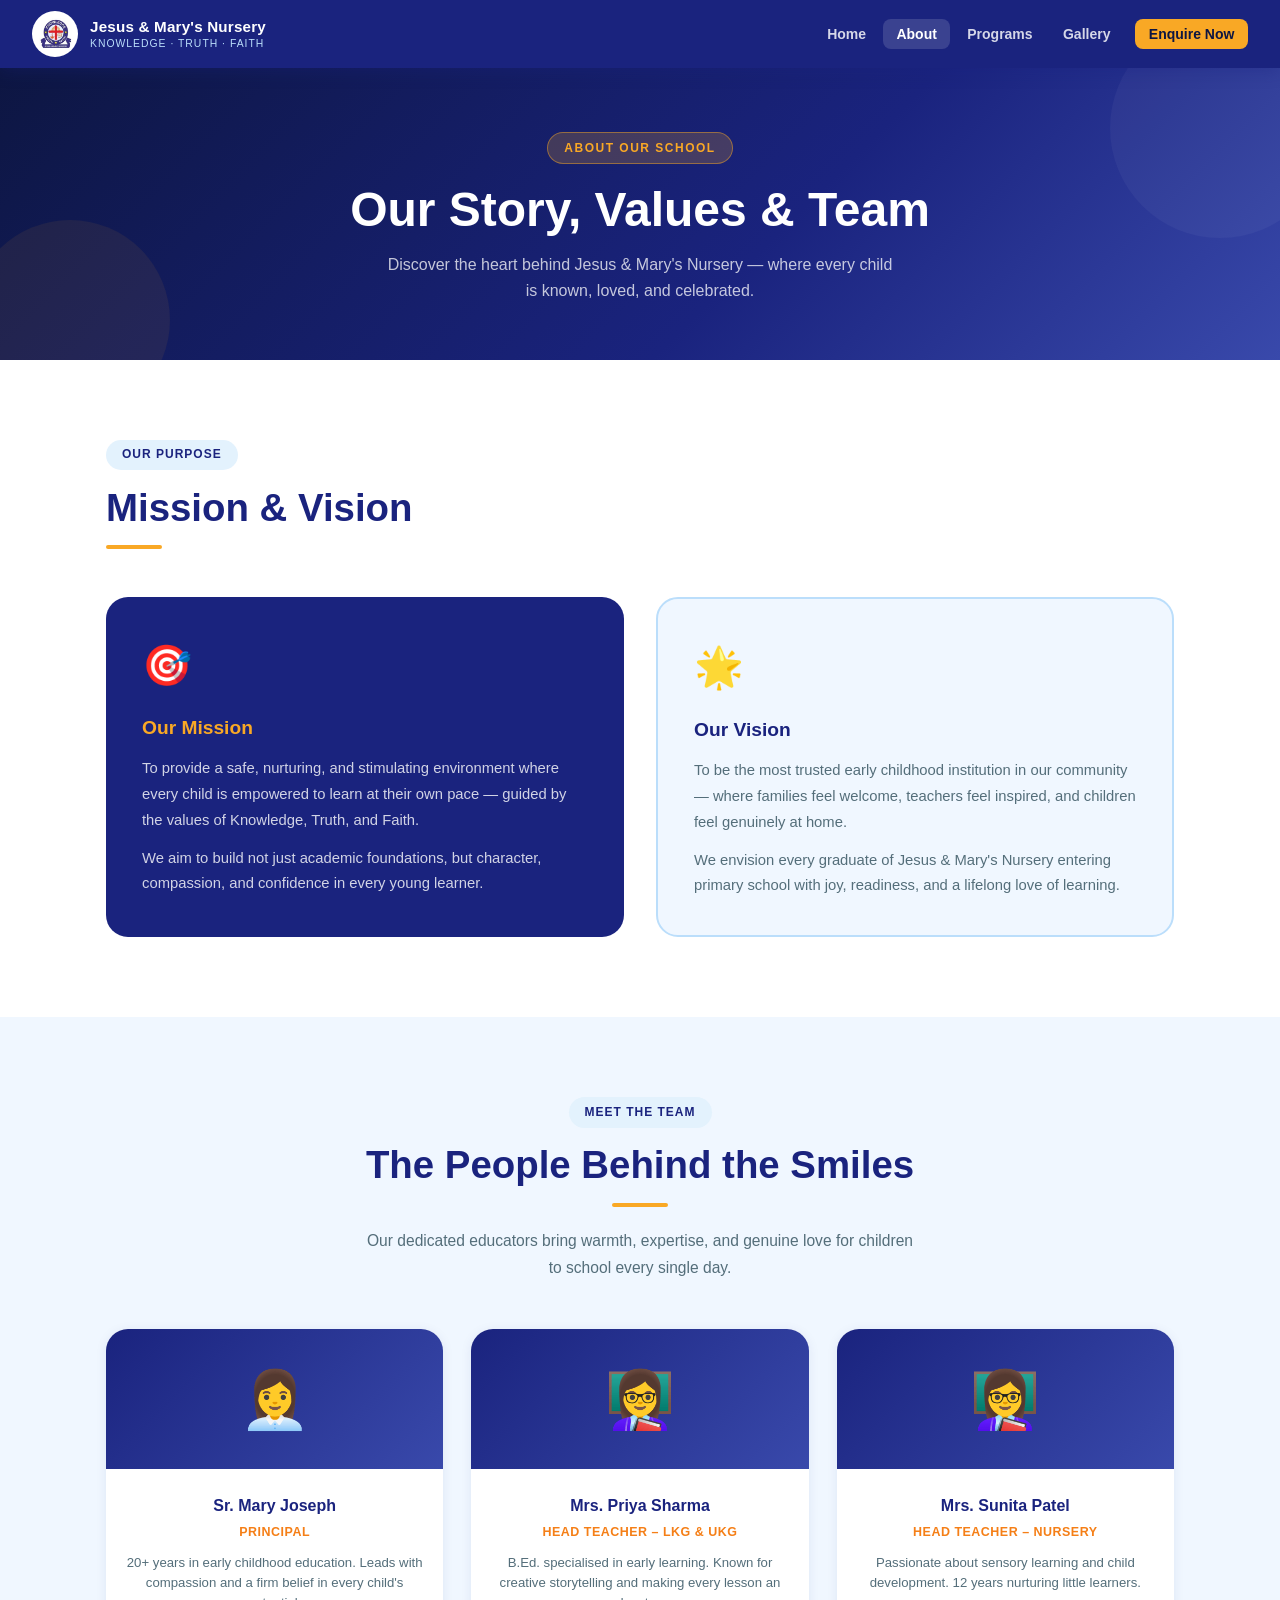
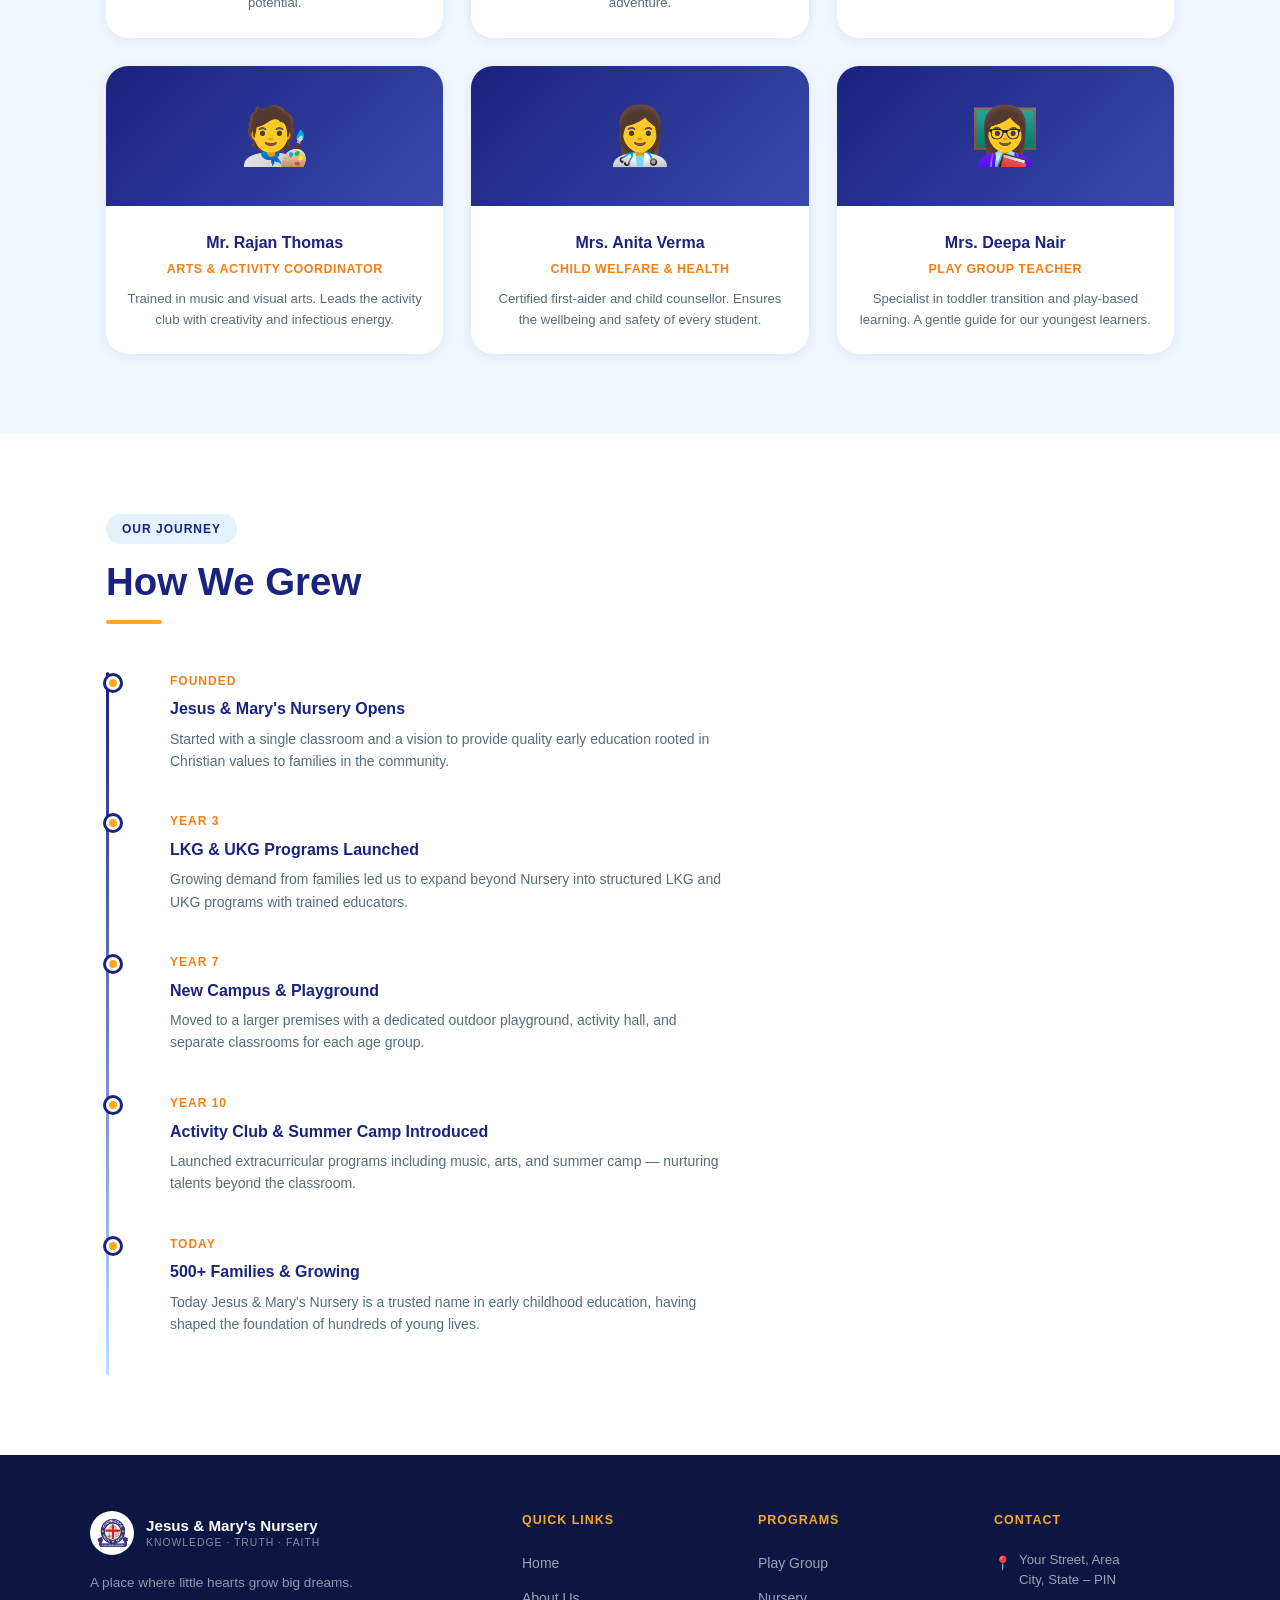
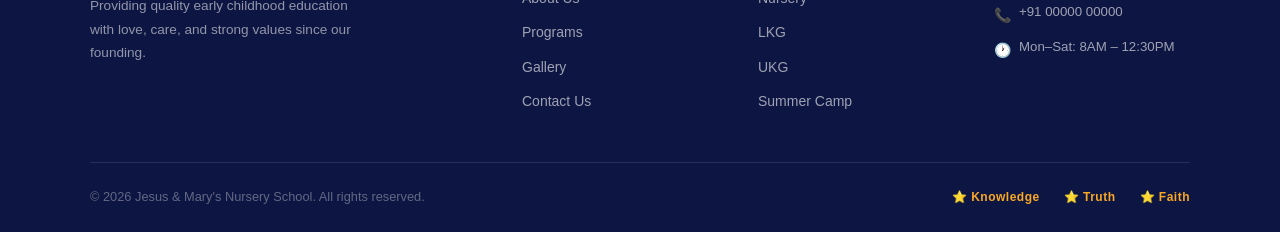
==== about.html @ dbb3da87 "Initial Commit of Jesus and Mary's Nursery School MHOW" ====
<!DOCTYPE html>
<html lang="en">
<head>
  <meta charset="UTF-8">
  <meta name="viewport" content="width=device-width, initial-scale=1.0">
  <title>About Us | Jesus & Mary's Nursery School</title>
  <meta name="description" content="Learn about Jesus & Mary's Nursery School — our mission, vision, team, and history.">
  <link rel="stylesheet" href="css/style.css">
  <link rel="stylesheet" href="css/about.css">
</head>
<body data-page="about">

  <nav id="navbar"></nav>

  <!-- ── PAGE HERO ── -->
  <div class="page-hero">
    <div class="page-hero-tag">About Our School</div>
    <h1>Our Story, Values & Team</h1>
    <p>Discover the heart behind Jesus & Mary's Nursery — where every child is known, loved, and celebrated.</p>
  </div>

  <!-- ── MISSION & VISION ── -->
  <section class="mission-section">
    <div class="container">
      <div class="section-tag">Our Purpose</div>
      <h2 class="section-title">Mission & Vision</h2>
      <div class="divider"></div>
      <div class="mv-grid">
        <div class="mv-card mission fade-in">
          <div class="mv-card-icon">🎯</div>
          <h3>Our Mission</h3>
          <p>To provide a safe, nurturing, and stimulating environment where every child is empowered to learn at their own pace — guided by the values of Knowledge, Truth, and Faith.</p>
          <p style="margin-top:0.75rem;">We aim to build not just academic foundations, but character, compassion, and confidence in every young learner.</p>
        </div>
        <div class="mv-card vision fade-in delay-1">
          <div class="mv-card-icon">🌟</div>
          <h3>Our Vision</h3>
          <p>To be the most trusted early childhood institution in our community — where families feel welcome, teachers feel inspired, and children feel genuinely at home.</p>
          <p style="margin-top:0.75rem;color:var(--text-muted);">We envision every graduate of Jesus & Mary's Nursery entering primary school with joy, readiness, and a lifelong love of learning.</p>
        </div>
      </div>
    </div>
  </section>

  <!-- ── TEAM ── -->
  <section class="team-section">
    <div class="container">
      <div class="text-center">
        <div class="section-tag">Meet the Team</div>
        <h2 class="section-title">The People Behind the Smiles</h2>
        <div class="divider center"></div>
        <p class="section-sub">Our dedicated educators bring warmth, expertise, and genuine love for children to school every single day.</p>
      </div>
      <div class="team-grid">
        <div class="team-card fade-in">
          <div class="team-avatar">👩‍💼</div>
          <div class="team-info">
            <h4>Sr. Mary Joseph</h4>
            <div class="role">Principal</div>
            <p>20+ years in early childhood education. Leads with compassion and a firm belief in every child's potential.</p>
          </div>
        </div>
        <div class="team-card fade-in delay-1">
          <div class="team-avatar">👩‍🏫</div>
          <div class="team-info">
            <h4>Mrs. Priya Sharma</h4>
            <div class="role">Head Teacher – LKG & UKG</div>
            <p>B.Ed. specialised in early learning. Known for creative storytelling and making every lesson an adventure.</p>
          </div>
        </div>
        <div class="team-card fade-in delay-2">
          <div class="team-avatar">👩‍🏫</div>
          <div class="team-info">
            <h4>Mrs. Sunita Patel</h4>
            <div class="role">Head Teacher – Nursery</div>
            <p>Passionate about sensory learning and child development. 12 years nurturing little learners.</p>
          </div>
        </div>
        <div class="team-card fade-in">
          <div class="team-avatar">🧑‍🎨</div>
          <div class="team-info">
            <h4>Mr. Rajan Thomas</h4>
            <div class="role">Arts & Activity Coordinator</div>
            <p>Trained in music and visual arts. Leads the activity club with creativity and infectious energy.</p>
          </div>
        </div>
        <div class="team-card fade-in delay-1">
          <div class="team-avatar">👩‍⚕️</div>
          <div class="team-info">
            <h4>Mrs. Anita Verma</h4>
            <div class="role">Child Welfare & Health</div>
            <p>Certified first-aider and child counsellor. Ensures the wellbeing and safety of every student.</p>
          </div>
        </div>
        <div class="team-card fade-in delay-2">
          <div class="team-avatar">👩‍🏫</div>
          <div class="team-info">
            <h4>Mrs. Deepa Nair</h4>
            <div class="role">Play Group Teacher</div>
            <p>Specialist in toddler transition and play-based learning. A gentle guide for our youngest learners.</p>
          </div>
        </div>
      </div>
    </div>
  </section>

  <!-- ── HISTORY TIMELINE ── -->
  <section class="history-section">
    <div class="container">
      <div class="section-tag">Our Journey</div>
      <h2 class="section-title">How We Grew</h2>
      <div class="divider"></div>
      <div class="timeline">
        <div class="timeline-item fade-in">
          <div class="timeline-year">Founded</div>
          <h4>Jesus & Mary's Nursery Opens</h4>
          <p>Started with a single classroom and a vision to provide quality early education rooted in Christian values to families in the community.</p>
        </div>
        <div class="timeline-item fade-in delay-1">
          <div class="timeline-year">Year 3</div>
          <h4>LKG & UKG Programs Launched</h4>
          <p>Growing demand from families led us to expand beyond Nursery into structured LKG and UKG programs with trained educators.</p>
        </div>
        <div class="timeline-item fade-in delay-2">
          <div class="timeline-year">Year 7</div>
          <h4>New Campus & Playground</h4>
          <p>Moved to a larger premises with a dedicated outdoor playground, activity hall, and separate classrooms for each age group.</p>
        </div>
        <div class="timeline-item fade-in">
          <div class="timeline-year">Year 10</div>
          <h4>Activity Club & Summer Camp Introduced</h4>
          <p>Launched extracurricular programs including music, arts, and summer camp — nurturing talents beyond the classroom.</p>
        </div>
        <div class="timeline-item fade-in delay-1">
          <div class="timeline-year">Today</div>
          <h4>500+ Families & Growing</h4>
          <p>Today Jesus & Mary's Nursery is a trusted name in early childhood education, having shaped the foundation of hundreds of young lives.</p>
        </div>
      </div>
    </div>
  </section>

  <footer id="footer"></footer>
  <script src="js/main.js"></script>
</body>
</html>
---- css/style.css ----
/* ═══════════════════════════════════════════════
   style.css — Shared styles for all pages
   Jesus & Mary's Nursery School
═══════════════════════════════════════════════ */

/* ── CSS VARIABLES ── */
:root {
  --primary:        #1A237E;
  --primary-light:  #3949AB;
  --primary-dark:   #0D1642;
  --sky:            #E3F2FD;
  --sky-mid:        #BBDEFB;
  --gold:           #F9A825;
  --gold-dark:      #F57F17;
  --red:            #C62828;
  --white:          #FFFFFF;
  --bg:             #F0F7FF;
  --text:           #1A237E;
  --text-muted:     #546E7A;
  --text-dark:      #1C2833;
  --border:         #BBDEFB;
  --shadow-sm:      0 2px 12px rgba(26,35,126,0.08);
  --shadow-md:      0 6px 24px rgba(26,35,126,0.12);
  --shadow-lg:      0 12px 40px rgba(26,35,126,0.16);
  --radius-sm:      8px;
  --radius-md:      14px;
  --radius-lg:      22px;
  --transition:     all 0.25s ease;
}

/* ── RESET ── */
*, *::before, *::after { margin: 0; padding: 0; box-sizing: border-box; }
html { scroll-behavior: smooth; }
body {
  font-family: 'Nunito', sans-serif;
  background: var(--white);
  color: var(--text-dark);
  overflow-x: hidden;
  line-height: 1.6;
}
img { max-width: 100%; display: block; }
a { text-decoration: none; }
ul { list-style: none; }

/* ── GOOGLE FONTS ── */
@import url('https://fonts.googleapis.com/css2?family=Nunito:wght@400;600;700;800&family=Poppins:wght@500;600;700&display=swap');

/* ══════════════════════════════════════════════
   NAVBAR
══════════════════════════════════════════════ */
#navbar {
  background: var(--primary);
  padding: 0 2rem;
  position: sticky;
  top: 0;
  z-index: 1000;
  box-shadow: 0 2px 16px rgba(26,35,126,0.35);
  height: 68px;
  display: flex;
  align-items: center;
  justify-content: space-between;
}

.nav-brand {
  display: flex;
  align-items: center;
  gap: 12px;
  text-decoration: none;
}

.nav-logo {
  width: 46px; height: 46px;
  border-radius: 50%;
  background: white;
  padding: 3px;
  object-fit: contain;
  flex-shrink: 0;
}

.nav-logo-text {
  width: 46px; height: 46px;
  border-radius: 50%;
  background: white;
  display: flex; align-items: center; justify-content: center;
  font-size: 9px; font-weight: 800;
  color: var(--primary);
  text-align: center; line-height: 1.2;
  padding: 4px; flex-shrink: 0;
}

.nav-school-name {
  color: white;
  font-size: 0.95rem;
  font-weight: 800;
  line-height: 1.2;
  letter-spacing: 0.2px;
}

.nav-school-name span {
  display: block;
  font-size: 0.65rem;
  font-weight: 500;
  color: var(--sky-mid);
  letter-spacing: 1px;
  text-transform: uppercase;
  margin-top: 2px;
}

.nav-links {
  display: flex;
  align-items: center;
  gap: 0.2rem;
}

.nav-links a {
  color: rgba(255,255,255,0.82);
  font-weight: 600;
  font-size: 0.875rem;
  padding: 0.45rem 0.85rem;
  border-radius: var(--radius-sm);
  transition: var(--transition);
}

.nav-links a:hover,
.nav-links a.active {
  background: rgba(255,255,255,0.14);
  color: white;
}

.nav-links a.nav-cta {
  background: var(--gold);
  color: var(--primary-dark) !important;
  font-weight: 800;
  margin-left: 0.5rem;
}

.nav-links a.nav-cta:hover { background: var(--gold-dark); }

.hamburger {
  display: none;
  flex-direction: column;
  gap: 5px;
  cursor: pointer;
  padding: 4px;
}

.hamburger span {
  display: block;
  width: 24px; height: 2px;
  background: white;
  border-radius: 2px;
  transition: var(--transition);
}

/* ── Mobile Nav ── */
.mobile-menu {
  display: none;
  position: absolute;
  top: 68px; left: 0; right: 0;
  background: var(--primary-dark);
  padding: 1rem;
  flex-direction: column;
  gap: 0.25rem;
  z-index: 999;
  box-shadow: var(--shadow-md);
}

.mobile-menu.open { display: flex; }

.mobile-menu a {
  color: rgba(255,255,255,0.85);
  font-weight: 600;
  font-size: 0.95rem;
  padding: 0.7rem 1rem;
  border-radius: var(--radius-sm);
  transition: var(--transition);
}

.mobile-menu a:hover { background: rgba(255,255,255,0.1); color: white; }
.mobile-menu a.nav-cta {
  background: var(--gold);
  color: var(--primary-dark);
  font-weight: 800;
  text-align: center;
  margin-top: 0.5rem;
}

/* ══════════════════════════════════════════════
   PAGE HERO BANNER (for inner pages)
══════════════════════════════════════════════ */
.page-hero {
  background: linear-gradient(135deg, var(--primary-dark) 0%, var(--primary) 60%, var(--primary-light) 100%);
  padding: 4rem 2rem 3.5rem;
  text-align: center;
  position: relative;
  overflow: hidden;
}

.page-hero::before {
  content: '';
  position: absolute;
  top: -50px; right: -50px;
  width: 220px; height: 220px;
  border-radius: 50%;
  background: rgba(255,255,255,0.04);
}

.page-hero::after {
  content: '';
  position: absolute;
  bottom: -60px; left: -30px;
  width: 200px; height: 200px;
  border-radius: 50%;
  background: rgba(249,168,37,0.07);
}

.page-hero-tag {
  display: inline-block;
  background: rgba(249,168,37,0.2);
  border: 1px solid rgba(249,168,37,0.45);
  color: var(--gold);
  padding: 0.35rem 1rem;
  border-radius: 50px;
  font-size: 0.75rem;
  font-weight: 700;
  letter-spacing: 1.5px;
  text-transform: uppercase;
  margin-bottom: 1rem;
  position: relative; z-index: 1;
}

.page-hero h1 {
  font-family: 'Poppins', sans-serif;
  font-size: clamp(1.8rem, 4vw, 3rem);
  font-weight: 700;
  color: white;
  line-height: 1.25;
  margin-bottom: 0.75rem;
  position: relative; z-index: 1;
}

.page-hero p {
  color: rgba(255,255,255,0.75);
  font-size: 1rem;
  max-width: 520px;
  margin: 0 auto;
  position: relative; z-index: 1;
}

/* ══════════════════════════════════════════════
   FOOTER
══════════════════════════════════════════════ */
#footer {
  background: var(--primary-dark);
  color: white;
  padding: 3.5rem 2rem 1.5rem;
}

.footer-inner {
  max-width: 1100px;
  margin: 0 auto;
}

.footer-grid {
  display: grid;
  grid-template-columns: 2fr 1fr 1fr 1fr;
  gap: 2.5rem;
  padding-bottom: 2.5rem;
  border-bottom: 1px solid rgba(255,255,255,0.1);
}

.footer-brand-logo {
  display: flex;
  align-items: center;
  gap: 12px;
  margin-bottom: 1rem;
}

.footer-logo-circle {
  width: 44px; height: 44px;
  border-radius: 50%;
  background: white;
  display: flex; align-items: center; justify-content: center;
  font-size: 9px; font-weight: 800;
  color: var(--primary);
  text-align: center; line-height: 1.2;
  padding: 3px; flex-shrink: 0;
}

.footer-brand-name {
  font-weight: 800;
  font-size: 0.95rem;
  line-height: 1.2;
}

.footer-brand-name span {
  display: block;
  font-size: 0.65rem;
  font-weight: 500;
  color: rgba(255,255,255,0.5);
  letter-spacing: 1px;
  text-transform: uppercase;
  margin-top: 2px;
}

.footer-brand p {
  color: rgba(255,255,255,0.55);
  font-size: 0.85rem;
  line-height: 1.7;
  max-width: 280px;
}

.footer-col h4 {
  font-size: 0.78rem;
  font-weight: 700;
  letter-spacing: 1px;
  text-transform: uppercase;
  color: var(--gold);
  margin-bottom: 1.2rem;
}

.footer-col ul li { margin-bottom: 0.55rem; }

.footer-col ul li a {
  color: rgba(255,255,255,0.6);
  font-size: 0.875rem;
  transition: var(--transition);
}

.footer-col ul li a:hover { color: white; }

.footer-contact-item {
  display: flex;
  gap: 8px;
  align-items: flex-start;
  margin-bottom: 0.7rem;
}

.footer-contact-item .fc-icon {
  font-size: 14px;
  margin-top: 2px;
  flex-shrink: 0;
}

.footer-contact-item p {
  color: rgba(255,255,255,0.6);
  font-size: 0.83rem;
  line-height: 1.5;
}

.footer-bottom {
  display: flex;
  justify-content: space-between;
  align-items: center;
  flex-wrap: wrap;
  gap: 0.5rem;
  margin-top: 1.5rem;
}

.footer-bottom p {
  color: rgba(255,255,255,0.35);
  font-size: 0.8rem;
}

.footer-motto {
  display: flex;
  gap: 1.5rem;
}

.footer-motto span {
  color: var(--gold);
  font-size: 0.75rem;
  font-weight: 700;
  letter-spacing: 0.5px;
}

/* ══════════════════════════════════════════════
   SHARED UTILITIES
══════════════════════════════════════════════ */
.container {
  max-width: 1100px;
  margin: 0 auto;
  padding: 0 1rem;
}

section { padding: 5rem 2rem; }

.section-tag {
  display: inline-block;
  background: var(--sky);
  color: var(--primary);
  padding: 0.35rem 1rem;
  border-radius: 50px;
  font-size: 0.75rem;
  font-weight: 700;
  letter-spacing: 1px;
  text-transform: uppercase;
  margin-bottom: 0.85rem;
}

.section-title {
  font-family: 'Poppins', sans-serif;
  font-size: clamp(1.6rem, 3vw, 2.4rem);
  font-weight: 700;
  color: var(--primary);
  line-height: 1.25;
  margin-bottom: 0.75rem;
}

.section-sub {
  color: var(--text-muted);
  font-size: 0.975rem;
  line-height: 1.75;
  max-width: 560px;
}

.divider {
  width: 56px; height: 4px;
  background: var(--gold);
  border-radius: 2px;
  margin: 0.85rem 0 1.25rem;
}

.divider.center { margin-left: auto; margin-right: auto; }

.text-center { text-align: center; }
.text-center .section-sub { margin-left: auto; margin-right: auto; }

/* ── BUTTONS ── */
.btn {
  display: inline-block;
  padding: 0.8rem 2rem;
  border-radius: 50px;
  font-weight: 700;
  font-size: 0.9rem;
  transition: var(--transition);
  cursor: pointer;
  border: none;
  font-family: 'Nunito', sans-serif;
}

.btn-primary {
  background: var(--gold);
  color: var(--primary-dark);
  box-shadow: 0 4px 16px rgba(249,168,37,0.35);
}

.btn-primary:hover {
  background: var(--gold-dark);
  transform: translateY(-2px);
  box-shadow: 0 8px 24px rgba(249,168,37,0.45);
}

.btn-outline {
  background: transparent;
  color: var(--primary);
  border: 2px solid var(--primary);
}

.btn-outline:hover { background: var(--primary); color: white; }

.btn-white {
  background: white;
  color: var(--primary);
}

.btn-white:hover { background: var(--sky); }

/* ── FADE-IN ANIMATION ── */
.fade-in {
  opacity: 0;
  transform: translateY(22px);
  transition: opacity 0.6s ease, transform 0.6s ease;
}

.fade-in.visible { opacity: 1; transform: translateY(0); }
.delay-1 { transition-delay: 0.1s; }
.delay-2 { transition-delay: 0.2s; }
.delay-3 { transition-delay: 0.3s; }
.delay-4 { transition-delay: 0.4s; }

/* ══════════════════════════════════════════════
   RESPONSIVE
══════════════════════════════════════════════ */
@media (max-width: 900px) {
  .footer-grid { grid-template-columns: 1fr 1fr; }
}

@media (max-width: 768px) {
  .nav-links { display: none; }
  .hamburger { display: flex; }
  section { padding: 3.5rem 1.25rem; }
  .footer-grid { grid-template-columns: 1fr 1fr; gap: 2rem; }
}

@media (max-width: 480px) {
  #navbar { padding: 0 1.25rem; }
  .footer-grid { grid-template-columns: 1fr; }
  .footer-bottom { flex-direction: column; text-align: center; }
}
---- css/about.css ----
/* ═══════════════════════════════════════════════
   about.css — About page styles
═══════════════════════════════════════════════ */

/* ── MISSION VISION ── */
.mission-section { background: white; }

.mv-grid {
  display: grid;
  grid-template-columns: 1fr 1fr;
  gap: 2rem;
  margin-top: 3rem;
}

.mv-card {
  border-radius: var(--radius-lg);
  padding: 2.25rem;
  position: relative;
  overflow: hidden;
}

.mv-card.mission { background: var(--primary); }
.mv-card.vision  { background: var(--bg); border: 2px solid var(--sky-mid); }

.mv-card-icon {
  font-size: 2.5rem;
  margin-bottom: 1rem;
}

.mv-card.mission h3 { color: var(--gold); font-family: 'Poppins', sans-serif; font-size: 1.2rem; font-weight: 700; margin-bottom: 0.75rem; }
.mv-card.mission p  { color: rgba(255,255,255,0.8); font-size: 0.925rem; line-height: 1.75; }

.mv-card.vision h3 { color: var(--primary); font-family: 'Poppins', sans-serif; font-size: 1.2rem; font-weight: 700; margin-bottom: 0.75rem; }
.mv-card.vision p  { color: var(--text-muted); font-size: 0.925rem; line-height: 1.75; }

/* ── TEAM ── */
.team-section { background: var(--bg); }

.team-grid {
  display: grid;
  grid-template-columns: repeat(3, 1fr);
  gap: 1.75rem;
  margin-top: 3rem;
}

.team-card {
  background: white;
  border-radius: var(--radius-lg);
  overflow: hidden;
  text-align: center;
  box-shadow: var(--shadow-sm);
  transition: var(--transition);
}

.team-card:hover {
  transform: translateY(-5px);
  box-shadow: var(--shadow-md);
}

.team-avatar {
  height: 140px;
  background: linear-gradient(135deg, var(--primary) 0%, var(--primary-light) 100%);
  display: flex; align-items: center; justify-content: center;
  font-size: 3.5rem;
}

.team-info { padding: 1.5rem 1.25rem; }
.team-info h4 { font-family: 'Poppins', sans-serif; color: var(--primary); font-size: 1rem; font-weight: 700; margin-bottom: 4px; }
.team-info .role { color: var(--gold-dark); font-size: 0.78rem; font-weight: 700; letter-spacing: 0.5px; text-transform: uppercase; margin-bottom: 0.6rem; }
.team-info p { color: var(--text-muted); font-size: 0.825rem; line-height: 1.55; }

/* ── HISTORY TIMELINE ── */
.history-section { background: white; }

.timeline {
  position: relative;
  margin-top: 3rem;
  padding-left: 2rem;
}

.timeline::before {
  content: '';
  position: absolute;
  left: 0; top: 0; bottom: 0;
  width: 3px;
  background: linear-gradient(to bottom, var(--primary), var(--sky-mid));
  border-radius: 2px;
}

.timeline-item {
  position: relative;
  padding: 0 0 2.5rem 2rem;
}

.timeline-item::before {
  content: '';
  position: absolute;
  left: -2rem;
  top: 4px;
  width: 14px; height: 14px;
  background: var(--gold);
  border-radius: 50%;
  border: 3px solid white;
  box-shadow: 0 0 0 3px var(--primary);
}

.timeline-year {
  font-size: 0.75rem;
  font-weight: 800;
  color: var(--gold-dark);
  letter-spacing: 1px;
  text-transform: uppercase;
  margin-bottom: 0.35rem;
}

.timeline-item h4 {
  font-family: 'Poppins', sans-serif;
  color: var(--primary);
  font-size: 1rem;
  font-weight: 700;
  margin-bottom: 0.35rem;
}

.timeline-item p { color: var(--text-muted); font-size: 0.875rem; line-height: 1.6; max-width: 560px; }

@media (max-width: 768px) {
  .mv-grid   { grid-template-columns: 1fr; }
  .team-grid { grid-template-columns: 1fr 1fr; }
}

@media (max-width: 480px) {
  .team-grid { grid-template-columns: 1fr; }
}
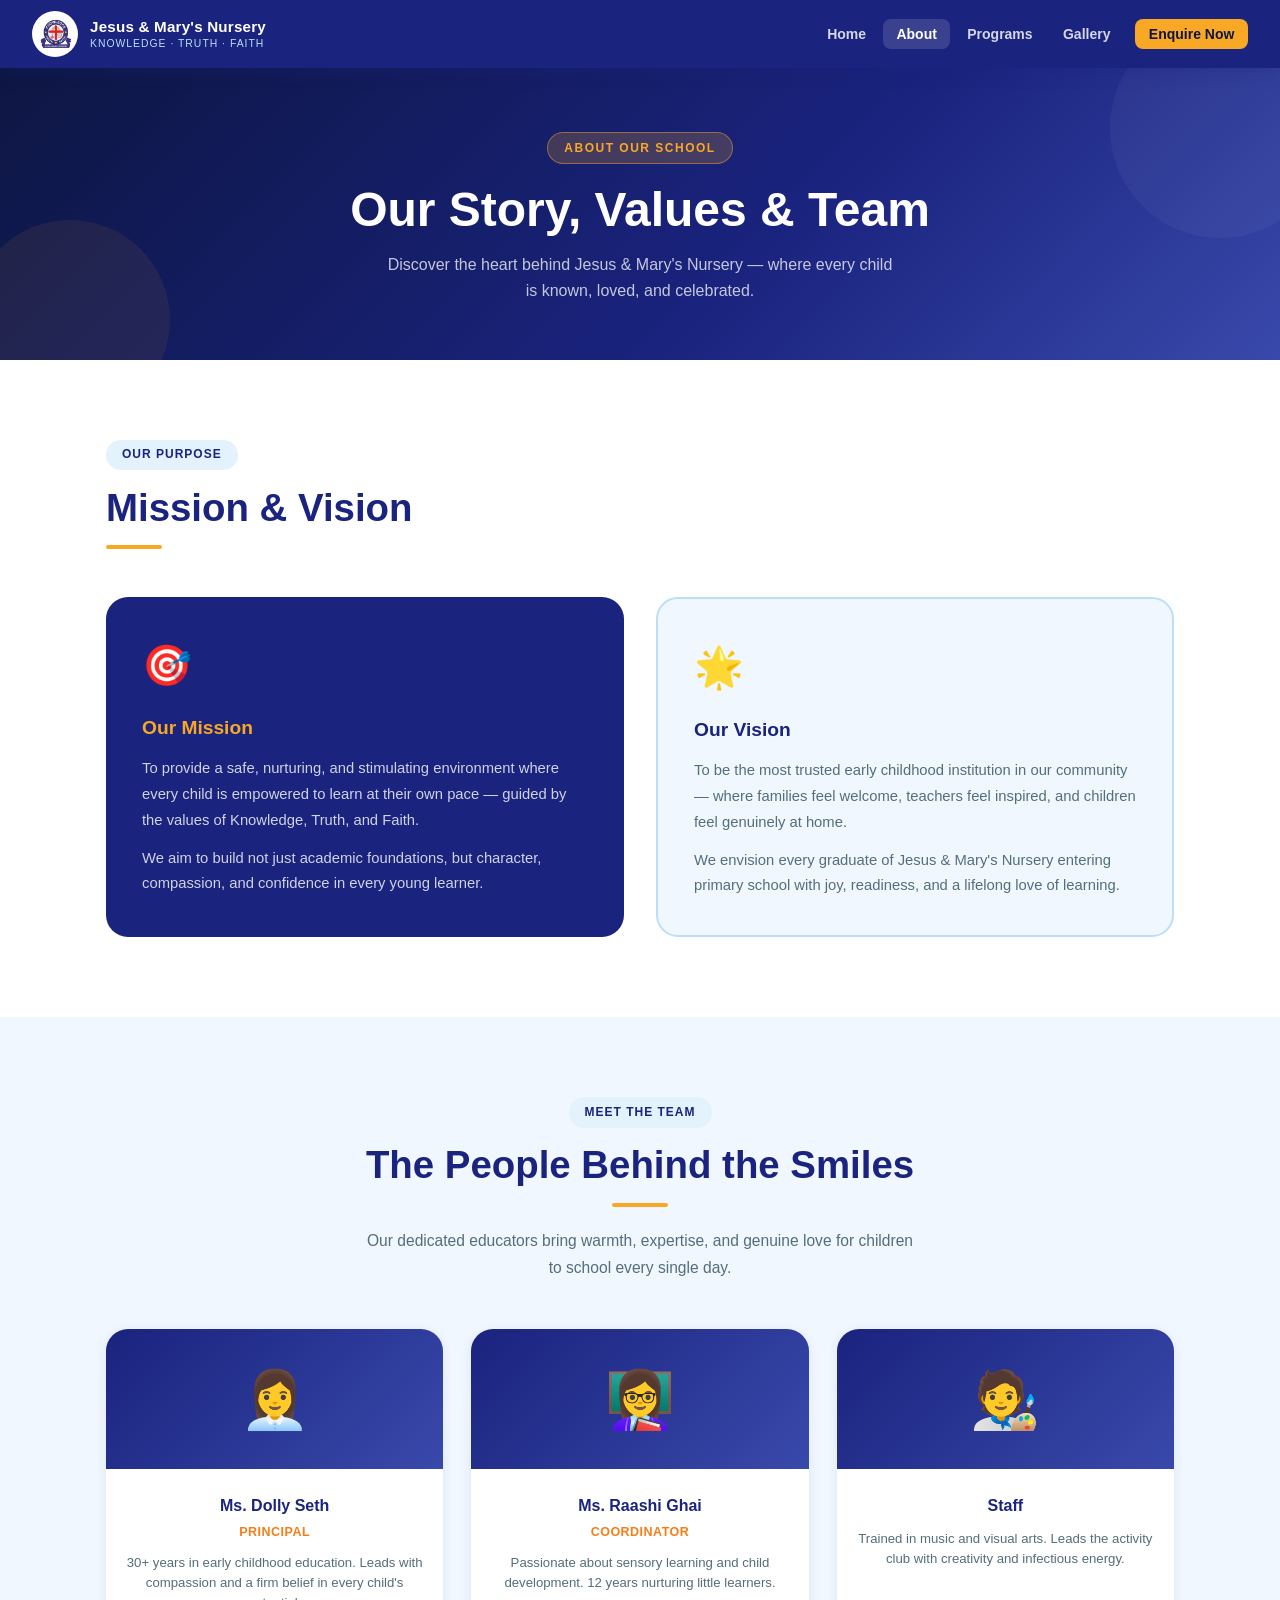
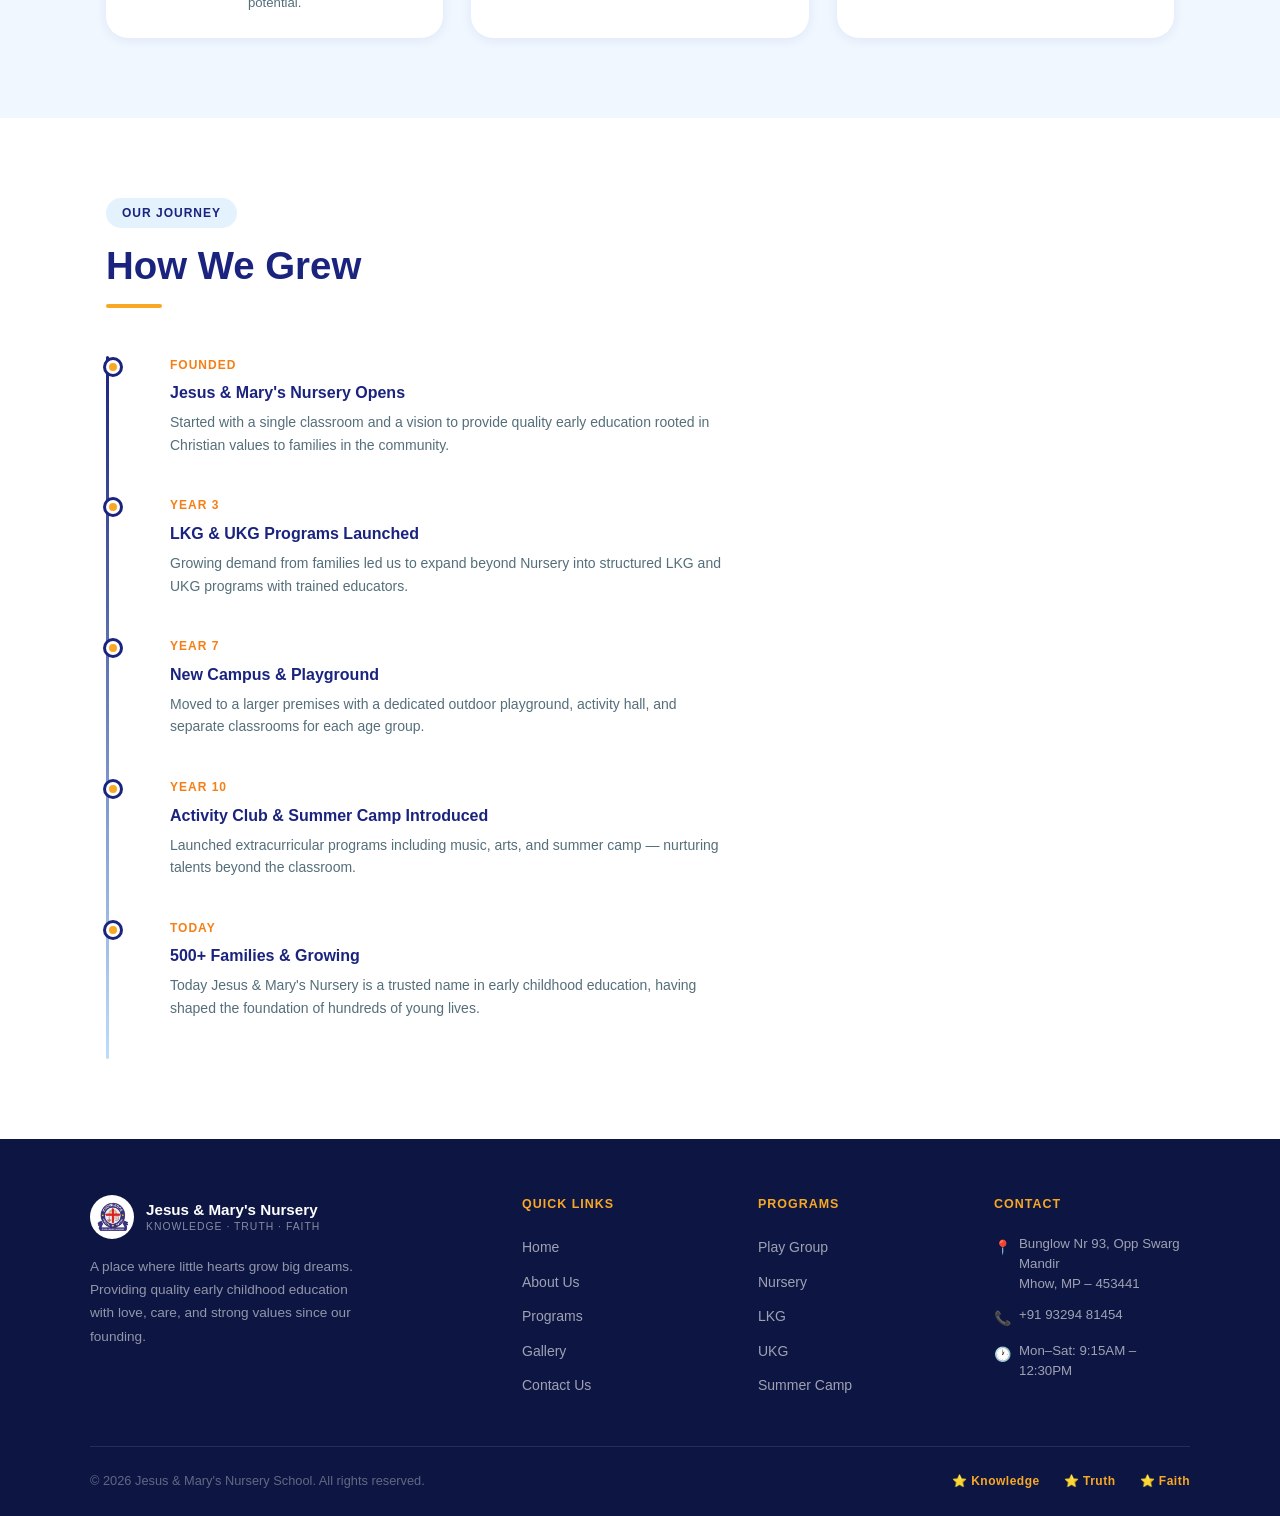
==== commit 3b5152ab: "Update Content 1" ====
--- a/about.html
+++ b/about.html
@@ -55,51 +55,29 @@
         <div class="team-card fade-in">
           <div class="team-avatar">👩‍💼</div>
           <div class="team-info">
-            <h4>Sr. Mary Joseph</h4>
+            <h4>Ms. Dolly Seth</h4>
             <div class="role">Principal</div>
-            <p>20+ years in early childhood education. Leads with compassion and a firm belief in every child's potential.</p>
+            <p>30+ years in early childhood education. Leads with compassion and a firm belief in every child's potential.</p>
           </div>
         </div>
-        <div class="team-card fade-in delay-1">
-          <div class="team-avatar">👩‍🏫</div>
-          <div class="team-info">
-            <h4>Mrs. Priya Sharma</h4>
-            <div class="role">Head Teacher – LKG & UKG</div>
-            <p>B.Ed. specialised in early learning. Known for creative storytelling and making every lesson an adventure.</p>
-          </div>
-        </div>
+        
         <div class="team-card fade-in delay-2">
           <div class="team-avatar">👩‍🏫</div>
           <div class="team-info">
-            <h4>Mrs. Sunita Patel</h4>
-            <div class="role">Head Teacher – Nursery</div>
+            <h4>Ms. Raashi Ghai</h4>
+            <div class="role">Coordinator</div>
             <p>Passionate about sensory learning and child development. 12 years nurturing little learners.</p>
           </div>
         </div>
         <div class="team-card fade-in">
           <div class="team-avatar">🧑‍🎨</div>
           <div class="team-info">
-            <h4>Mr. Rajan Thomas</h4>
-            <div class="role">Arts & Activity Coordinator</div>
+            <h4>Staff</h4>
+            <div class="role"></div>
             <p>Trained in music and visual arts. Leads the activity club with creativity and infectious energy.</p>
           </div>
         </div>
-        <div class="team-card fade-in delay-1">
-          <div class="team-avatar">👩‍⚕️</div>
-          <div class="team-info">
-            <h4>Mrs. Anita Verma</h4>
-            <div class="role">Child Welfare & Health</div>
-            <p>Certified first-aider and child counsellor. Ensures the wellbeing and safety of every student.</p>
-          </div>
-        </div>
-        <div class="team-card fade-in delay-2">
-          <div class="team-avatar">👩‍🏫</div>
-          <div class="team-info">
-            <h4>Mrs. Deepa Nair</h4>
-            <div class="role">Play Group Teacher</div>
-            <p>Specialist in toddler transition and play-based learning. A gentle guide for our youngest learners.</p>
-          </div>
-        </div>
+       
       </div>
     </div>
   </section>
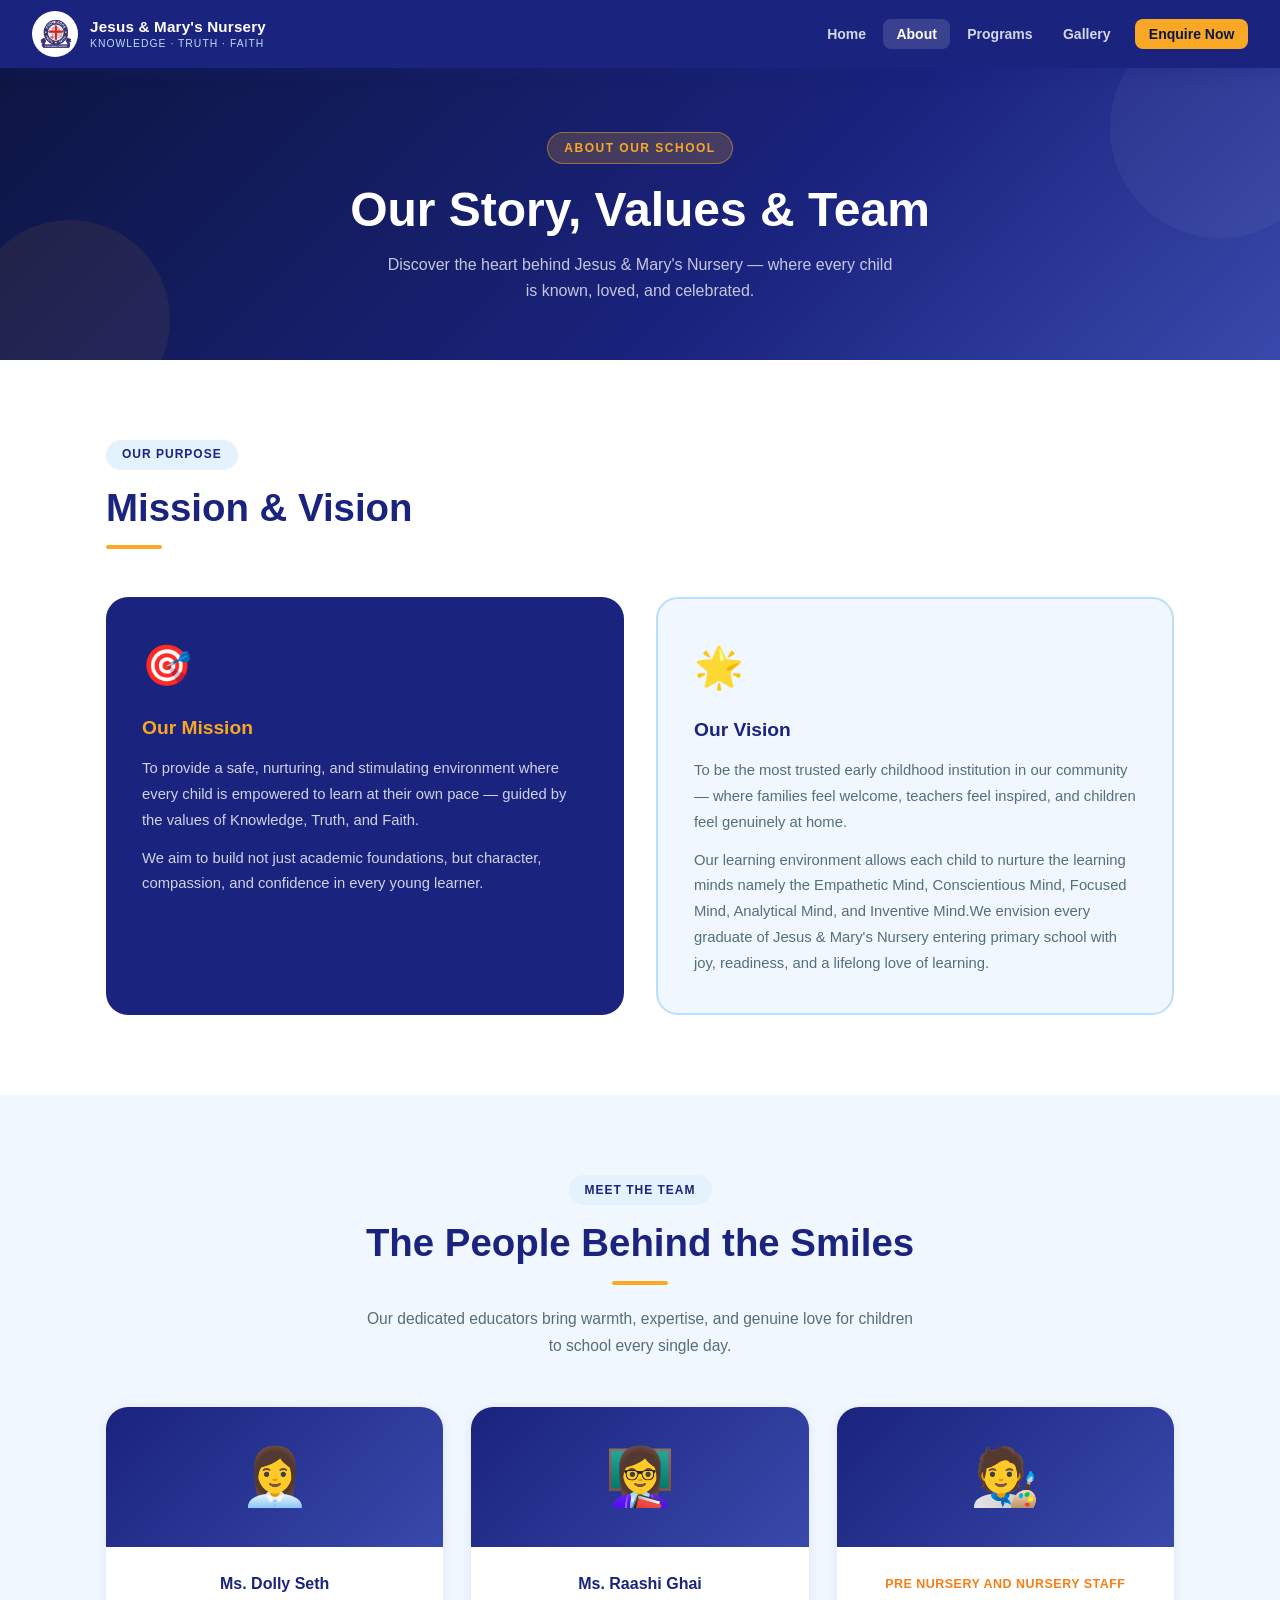
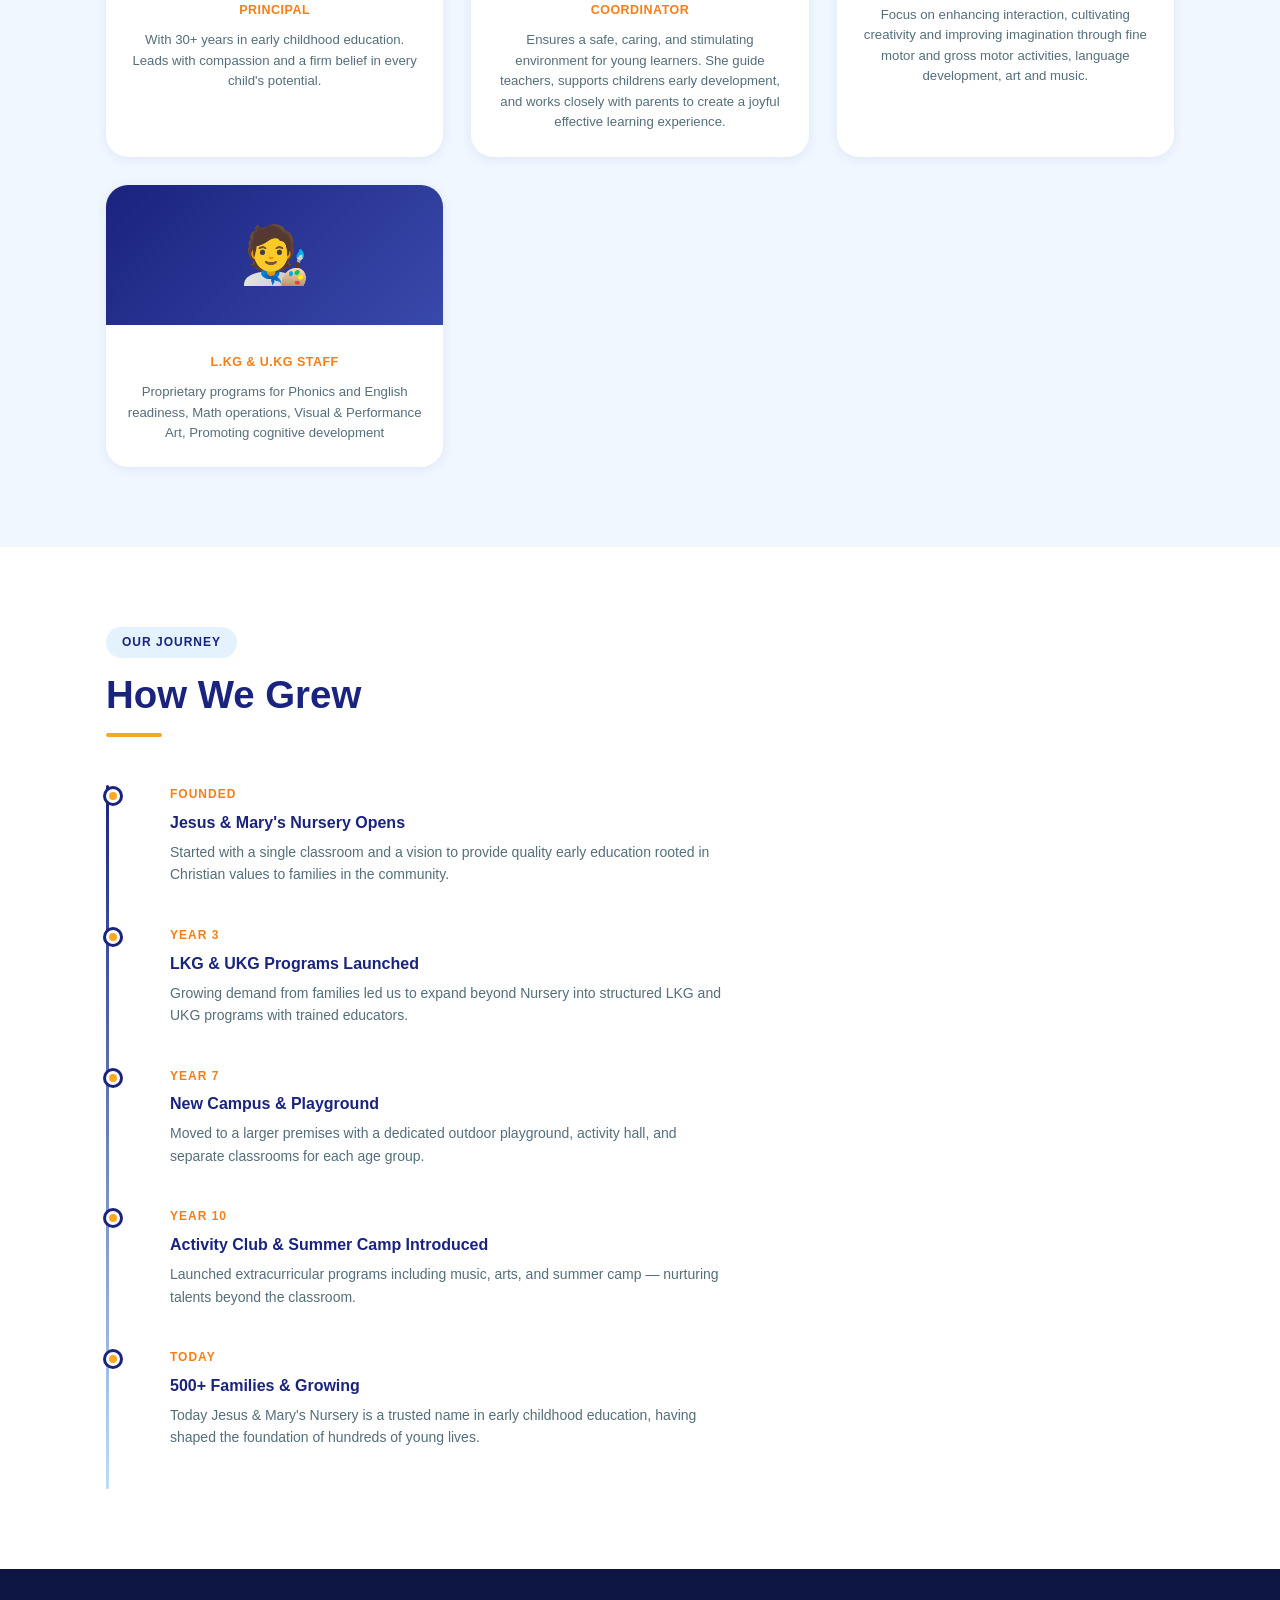
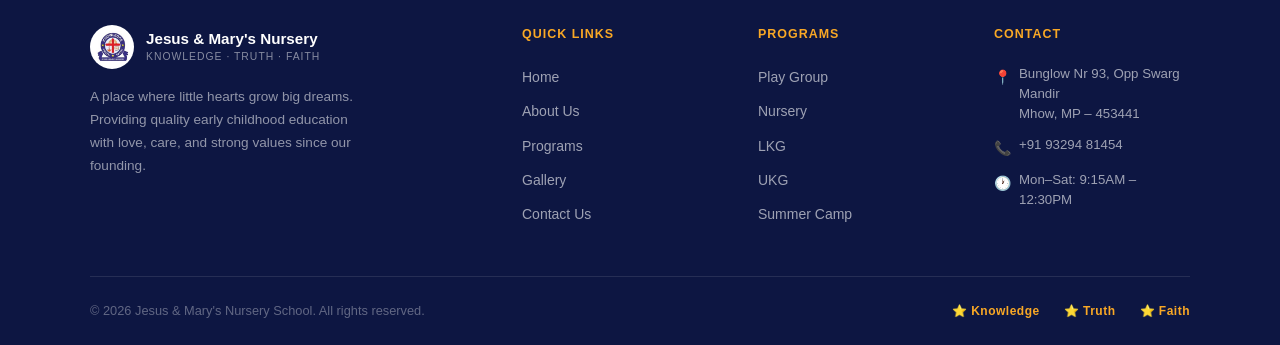
==== commit f3a2300b: "Update Images" ====
--- a/about.html
+++ b/about.html
@@ -36,7 +36,7 @@
           <div class="mv-card-icon">🌟</div>
           <h3>Our Vision</h3>
           <p>To be the most trusted early childhood institution in our community — where families feel welcome, teachers feel inspired, and children feel genuinely at home.</p>
-          <p style="margin-top:0.75rem;color:var(--text-muted);">We envision every graduate of Jesus & Mary's Nursery entering primary school with joy, readiness, and a lifelong love of learning.</p>
+          <p style="margin-top:0.75rem;color:var(--text-muted);">Our learning environment allows each child to nurture the learning minds namely the Empathetic Mind, Conscientious Mind, Focused Mind, Analytical Mind, and Inventive Mind.We envision every graduate of Jesus & Mary's Nursery entering primary school with joy, readiness, and a lifelong love of learning.</p>
         </div>
       </div>
     </div>
@@ -54,10 +54,9 @@
       <div class="team-grid">
         <div class="team-card fade-in">
           <div class="team-avatar">👩‍💼</div>
-          <div class="team-info">
-            <h4>Ms. Dolly Seth</h4>
-            <div class="role">Principal</div>
-            <p>30+ years in early childhood education. Leads with compassion and a firm belief in every child's potential.</p>
+          <div class="team-info"><h4>Ms. Dolly Seth</h4>
+            <div class="role">Principal</div> 
+            <p>With 30+ years in early childhood education. Leads with compassion and a firm belief in every child's potential.</p>
           </div>
         </div>
         
@@ -66,18 +65,26 @@
           <div class="team-info">
             <h4>Ms. Raashi Ghai</h4>
             <div class="role">Coordinator</div>
-            <p>Passionate about sensory learning and child development. 12 years nurturing little learners.</p>
+            <p>Ensures a safe, caring, and stimulating environment for young learners. She guide teachers, supports childrens early development, and works closely with parents to create a joyful effective learning experience. </p>
           </div>
         </div>
         <div class="team-card fade-in">
           <div class="team-avatar">🧑‍🎨</div>
           <div class="team-info">
-            <h4>Staff</h4>
-            <div class="role"></div>
-            <p>Trained in music and visual arts. Leads the activity club with creativity and infectious energy.</p>
+            <h4> </h4>
+            <div class="role">Pre Nursery and Nursery Staff</div>
+            <p>Focus on enhancing interaction, cultivating creativity and improving imagination through fine motor and gross motor activities, 
+			language development, art and music.</p>
           </div>
         </div>
-       
+       <div class="team-card fade-in">
+          <div class="team-avatar">🧑‍🎨</div>
+          <div class="team-info">
+            <h4> </h4>
+            <div class="role">L.KG & U.KG Staff</div>
+            <p>Proprietary programs for Phonics and English readiness, Math operations, Visual & Performance Art, Promoting cognitive development </p>
+          </div>
+        </div>
       </div>
     </div>
   </section>
